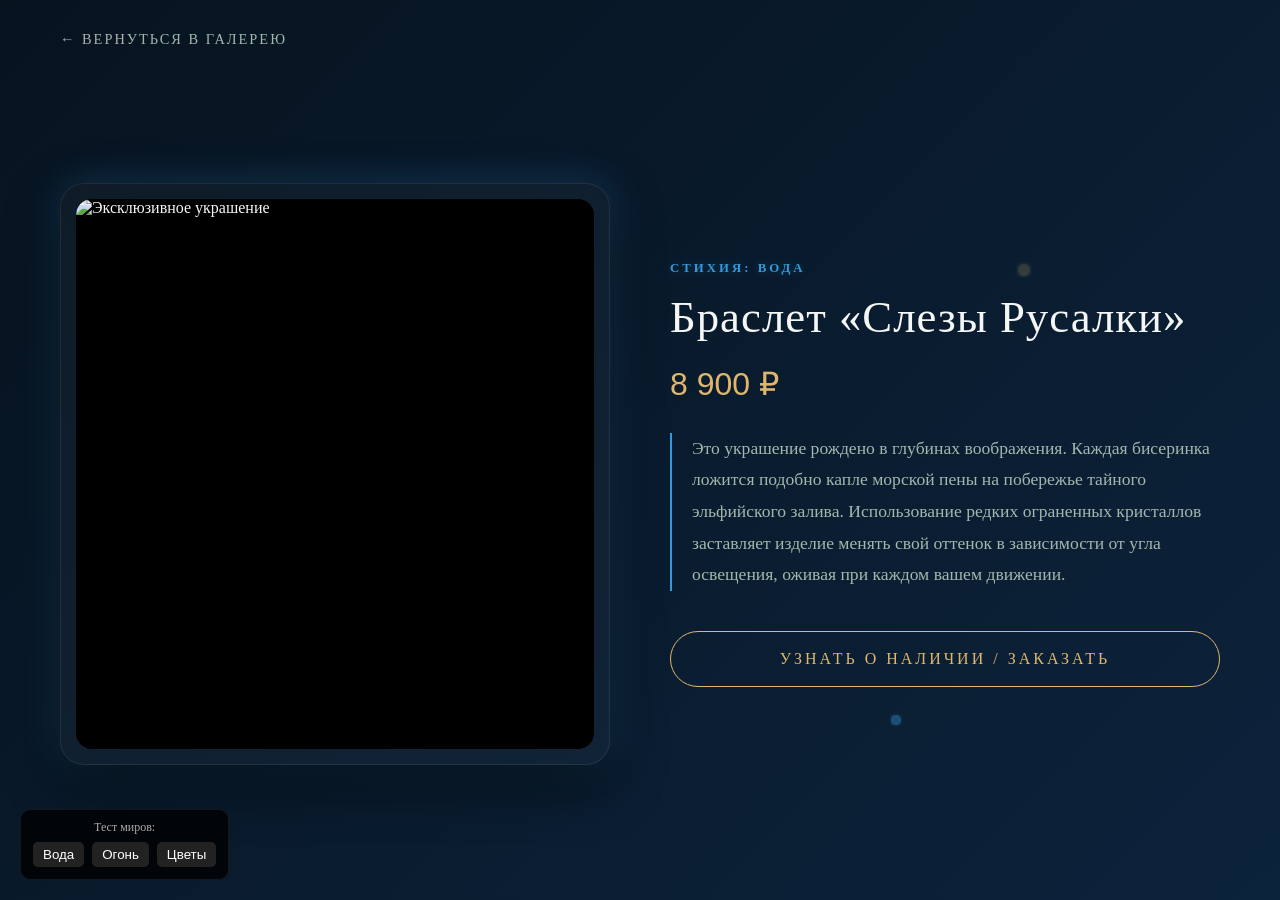
==== product-template.html @ b433a2e5 "Create product-template.html" ====
<!DOCTYPE html>
<html lang="ru">
<head>
    <meta charset="UTF-8">
    <meta name="viewport" content="width=device-width, initial-scale=1.0">
    <title>Мир Украшения — Эксклюзивный Каталог</title>
    <style>
        :root {
            --soft-cream: #f4f7f5;
            --gold: #dfb76c;
            --glass-bg: rgba(255, 255, 255, 0.03);
            --glass-border: rgba(255, 255, 255, 0.08);
            --text-main: #f4f7f5;
            --text-muted: #a3b8ad;
            
            /* Стихии по умолчанию (Вода) */
            --theme-bg-1: #07131f;
            --theme-bg-2: #0c233c;
            --theme-accent: #3498db;
            --theme-glow: rgba(52, 152, 219, 0.3);
        }

        /* Класс-модификатор для Огня */
        body.theme-fire {
            --theme-bg-1: #140505;
            --theme-bg-2: #2d0b0b;
            --theme-accent: #e74c3c;
            --theme-glow: rgba(231, 76, 60, 0.4);
            --text-muted: #e0a9a5;
        }

        /* Класс-модификатор для Цветов */
        body.theme-flowers {
            --theme-bg-1: #0b140e;
            --theme-bg-2: #192c1f;
            --theme-accent: #9b59b6;
            --theme-glow: rgba(155, 89, 182, 0.3);
            --text-muted: #b8a3be;
        }

        * {
            box-sizing: border-box;
            margin: 0;
            padding: 0;
        }

        body {
            font-family: 'Georgia', serif;
            background: linear-gradient(135deg, var(--theme-bg-1) 0%, var(--theme-bg-2) 100%);
            color: var(--text-main);
            min-height: 100vh;
            display: flex;
            flex-direction: column;
            transition: all 0.8s ease;
            position: relative;
            overflow-x: hidden;
        }

        /* Эффект живых частиц на заднем плане */
        .ambient-particles {
            position: absolute;
            width: 100%;
            height: 100%;
            top: 0;
            left: 0;
            pointer-events: none;
            z-index: 1;
        }

        /* Навигация обратно */
        .back-nav {
            max-width: 1200px;
            width: 100%;
            margin: 30px auto 0;
            padding: 0 20px;
            z-index: 10;
        }

        .back-link {
            color: var(--text-muted);
            text-decoration: none;
            font-size: 0.9rem;
            text-transform: uppercase;
            letter-spacing: 2px;
            transition: color 0.3s;
            display: inline-flex;
            align-items: center;
            gap: 10px;
        }

        .back-link:hover {
            color: var(--gold);
        }

        /* Главный подиум украшения */
        .product-container {
            max-width: 1200px;
            margin: auto;
            padding: 40px 20px;
            display: grid;
            grid-template-columns: 1fr 1fr;
            gap: 60px;
            align-items: center;
            z-index: 10;
        }

        /* Рама для презентации шедевра */
        .product-gallery {
            position: relative;
            border-radius: 24px;
            padding: 15px;
            background: var(--glass-bg);
            border: 1px solid var(--glass-border);
            box-shadow: 0 20px 50px rgba(0,0,0,0.6), 0 0 40px var(--theme-glow);
            backdrop-filter: blur(12px);
            transition: transform 0.5s ease, box-shadow 0.5s ease;
        }

        .product-gallery:hover {
            transform: scale(1.01);
            box-shadow: 0 25px 60px rgba(0,0,0,0.7), 0 0 60px var(--theme-glow);
        }

        .image-wrapper {
            width: 100%;
            height: 550px;
            border-radius: 16px;
            overflow: hidden;
            background: #000;
            position: relative;
        }

        .main-image {
            width: 100%;
            height: 100%;
            object-fit: cover;
        }

        /* Описание («Эльфийское стекло») */
        .product-info {
            display: flex;
            flex-direction: column;
        }

        .element-tag {
            align-self: flex-start;
            font-size: 0.8rem;
            text-transform: uppercase;
            letter-spacing: 3px;
            color: var(--theme-accent);
            margin-bottom: 15px;
            font-weight: bold;
            text-shadow: 0 0 10px var(--theme-glow);
        }

        h1 {
            font-size: 2.8rem;
            font-weight: 400;
            letter-spacing: 1px;
            margin-bottom: 20px;
            color: var(--soft-cream);
            line-height: 1.2;
        }

        .price {
            font-size: 2rem;
            color: var(--gold);
            margin-bottom: 30px;
            font-family: sans-serif;
            font-weight: 300;
        }

        .description-text {
            font-size: 1.1rem;
            line-height: 1.8;
            color: var(--text-muted);
            margin-bottom: 40px;
            border-left: 2px solid var(--theme-accent);
            padding-left: 20px;
        }

        /* Кнопка заказа / связи */
        .order-btn {
            background: transparent;
            border: 1px solid var(--gold);
            color: var(--gold);
            padding: 18px 40px;
            font-size: 1rem;
            text-transform: uppercase;
            letter-spacing: 3px;
            border-radius: 50px;
            cursor: pointer;
            transition: all 0.4s ease;
            box-shadow: 0 0 0 transparent;
            text-align: center;
            text-decoration: none;
        }

        .order-btn:hover {
            background: var(--gold);
            color: var(--theme-bg-1);
            box-shadow: 0 10px 25px rgba(223, 183, 108, 0.3);
            font-weight: bold;
        }

        /* Селектор стихий для теста (потом можно убрать, сейчас для красоты) */
        .theme-switcher {
            position: fixed;
            bottom: 20px;
            left: 20px;
            background: rgba(0,0,0,0.8);
            padding: 10px;
            border-radius: 10px;
            z-index: 100;
            border: 1px solid var(--glass-border);
        }
        .theme-switcher button {
            padding: 5px 10px;
            margin: 2px;
            cursor: pointer;
            background: #222;
            color: #fff;
            border: none;
            border-radius: 5px;
        }

        @media (max-width: 900px) {
            .product-container { grid-template-columns: 1fr; gap: 40px; }
            .image-wrapper { height: 400px; }
            h1 { font-size: 2rem; }
        }
    </style>
</head>
<!-- Чтобы изменить мир, поменяйте класс ниже на: theme-water, theme-fire или theme-flowers -->
<body class="theme-water">

    <!-- Волшебные фоновые частицы -->
    <svg class="ambient-particles" xmlns="http://www.w3.org/2000/svg">
        <filter id="glow">
            <feGaussianBlur stdDeviation="3" result="coloredBlur"/>
            <feMerge>
                <feMergeNode in="coloredBlur"/>
                <feMergeNode in="SourceGraphic"/>
            </feMerge>
        </filter>
        <circle cx="20%" cy="40%" r="4" fill="var(--theme-accent)" opacity="0.3" filter="url(#glow)"/>
        <circle cx="80%" cy="30%" r="6" fill="var(--gold)" opacity="0.2" filter="url(#glow)"/>
        <circle cx="70%" cy="80%" r="5" fill="var(--theme-accent)" opacity="0.4" filter="url(#glow)"/>
    </svg>

    <div class="back-nav">
        <a href="index.html" class="back-link">← Вернуться в галерею</a>
    </div>

    <main class="product-container">
        <!-- Левая часть: Подиум с фотографией -->
        <div class="product-gallery">
            <div class="image-wrapper">
                <!-- Здесь будет фото вашего украшения на соответствующем стихийном фоне -->
                <img id="product-img" src="https://images.unsplash.com/photo-1515562141207-7a88fb7ce338?auto=format&fit=crop&w=800&q=80" alt="Эксклюзивное украшение" class="main-image">
            </div>
        </div>

        <!-- Правая часть: Магическое описание -->
        <div class="product-info">
            <div id="element-title" class="element-tag">Стихия: Вода</div>
            <h1 id="product-name">Браслет «Слезы Русалки»</h1>
            <div class="price">8 900 ₽</div>
            <p class="description-text">
                Это украшение рождено в глубинах воображения. Каждая бисеринка ложится подобно капле морской пены на побережье тайного эльфийского залива. Использование редких ограненных кристаллов заставляет изделие менять свой оттенок в зависимости от угла освещения, оживая при каждом вашем движении.
            </p>
            <a href="https://t.me/your_username" target="_blank" class="order-btn">Узнать о наличии / Заказать</a>
        </div>
    </main>

    <!-- Интерактивный пульт для демонстрации смены миров (переключает стихии вживую!) -->
    <div class="theme-switcher">
        <p style="font-size:0.75rem; color:#aaa; margin-bottom:5px; text-align:center;">Тест миров:</p>
        <button onclick="changeTheme('water', 'Стихия: Вода', 'Браслет «Слезы Русалки»', 'https://images.unsplash.com/photo-1515562141207-7a88fb7ce338?auto=format&fit=crop&w=800&q=80')">Вода</button>
        <button onclick="changeTheme('fire', 'Стихия: Огонь', 'Серьги «Танец Саламандры»', 'https://images.unsplash.com/photo-1602751584552-8ba73aad10e1?auto=format&fit=crop&w=800&q=80')">Огонь</button>
        <button onclick="changeTheme('flowers', 'Стихия: Цветы', 'Колье «Сиреневая Роза»', 'IMG_20241203_163306_593.jpg')">Цветы</button>
    </div>

    <script>
        function changeTheme(themeName, tagText, titleText, imgSrc) {
            // Меняем класс у body для полной смены CSS переменных
            document.body.className = '';
            document.body.classList.add('theme-' + themeName);
            
            // Меняем тексты и картинку для демонстрации
            document.getElementById('element-title').innerText = tagText;
            document.getElementById('product-name').innerText = titleText;
            
            const img = document.getElementById('product-img');
            img.src = imgSrc;
            // Если ваше фото роз не найдено локально, подставим красивый цветочный фон для теста
            img.onerror = function() {
                this.src = 'https://images.unsplash.com/photo-1535632066927-ab7c9ab60908?auto=format&fit=crop&w=800&q=80';
            };
        }
    </script>
</body>
</html>
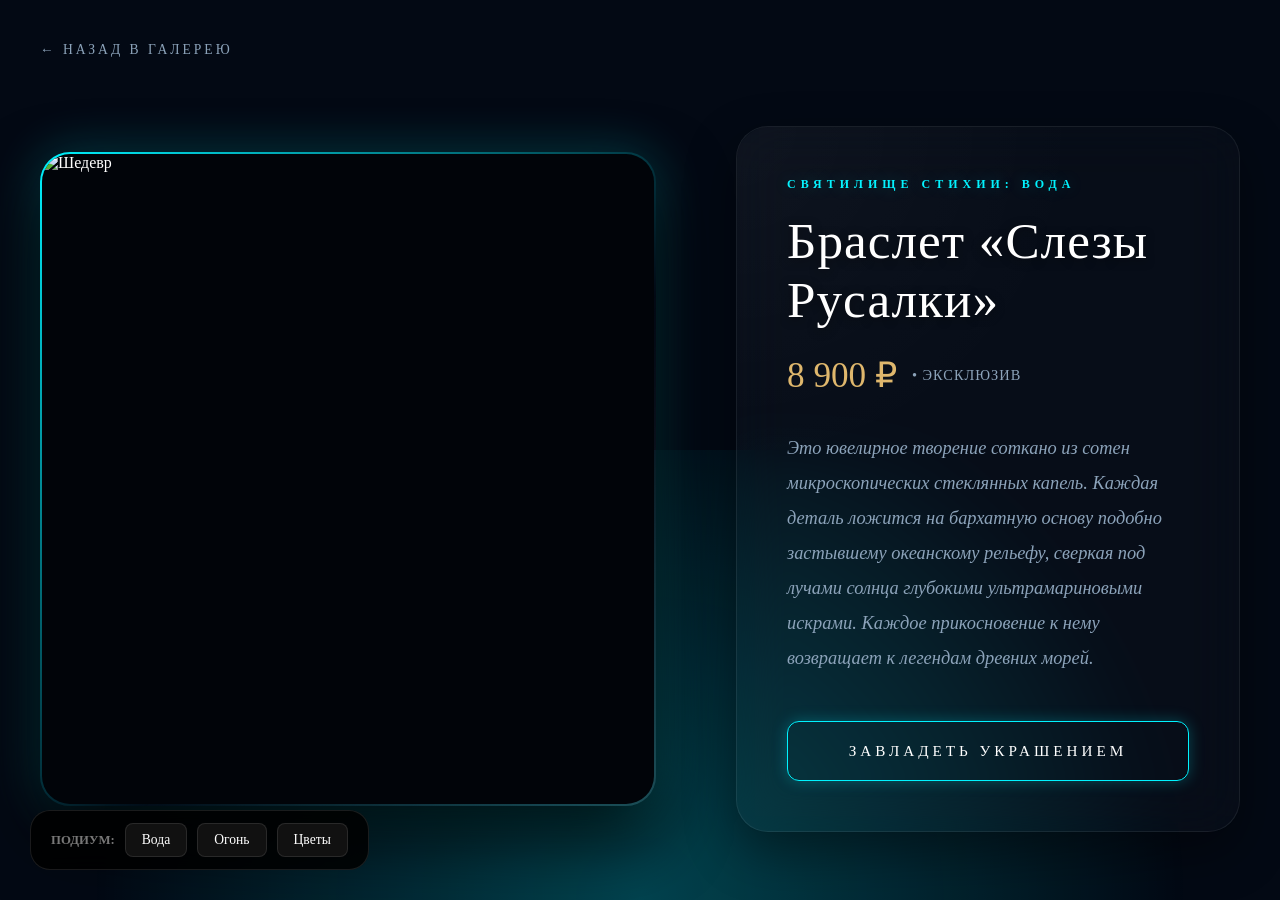
==== commit b48127a0: "Create product-template.html" ====
--- a/product-template.html
+++ b/product-template.html
@@ -3,39 +3,34 @@
 <head>
     <meta charset="UTF-8">
     <meta name="viewport" content="width=device-width, initial-scale=1.0">
-    <title>Мир Украшения — Эксклюзивный Каталог</title>
+    <title>Иммерсивный подиум украшений</title>
     <style>
         :root {
             --soft-cream: #f4f7f5;
             --gold: #dfb76c;
-            --glass-bg: rgba(255, 255, 255, 0.03);
-            --glass-border: rgba(255, 255, 255, 0.08);
-            --text-main: #f4f7f5;
-            --text-muted: #a3b8ad;
+            --text-main: #ffffff;
             
-            /* Стихии по умолчанию (Вода) */
-            --theme-bg-1: #07131f;
-            --theme-bg-2: #0c233c;
-            --theme-accent: #3498db;
-            --theme-glow: rgba(52, 152, 219, 0.3);
-        }
-
-        /* Класс-модификатор для Огня */
+            /* Стихия по умолчанию (Вода) */
+            --theme-bg: #030914;
+            --theme-accent: #00f3ff;
+            --theme-glow: rgba(0, 243, 255, 0.25);
+            --theme-text-muted: #8ca3ba;
+        }
+
+        /* Огненная стихия */
         body.theme-fire {
-            --theme-bg-1: #140505;
-            --theme-bg-2: #2d0b0b;
-            --theme-accent: #e74c3c;
-            --theme-glow: rgba(231, 76, 60, 0.4);
-            --text-muted: #e0a9a5;
-        }
-
-        /* Класс-модификатор для Цветов */
+            --theme-bg: #0f0303;
+            --theme-accent: #ff4500;
+            --theme-glow: rgba(255, 69, 0, 0.35);
+            --theme-text-muted: #cfa09d;
+        }
+
+        /* Цветочная стихия */
         body.theme-flowers {
-            --theme-bg-1: #0b140e;
-            --theme-bg-2: #192c1f;
-            --theme-accent: #9b59b6;
-            --theme-glow: rgba(155, 89, 182, 0.3);
-            --text-muted: #b8a3be;
+            --theme-bg: #050f0a;
+            --theme-accent: #da70d6;
+            --theme-glow: rgba(218, 112, 214, 0.3);
+            --theme-text-muted: #a3baa8;
         }
 
         * {
@@ -46,256 +41,358 @@
 
         body {
             font-family: 'Georgia', serif;
-            background: linear-gradient(135deg, var(--theme-bg-1) 0%, var(--theme-bg-2) 100%);
+            background-color: var(--theme-bg);
             color: var(--text-main);
             min-height: 100vh;
             display: flex;
             flex-direction: column;
-            transition: all 0.8s ease;
+            overflow-x: hidden;
             position: relative;
-            overflow-x: hidden;
-        }
-
-        /* Эффект живых частиц на заднем плане */
-        .ambient-particles {
-            position: absolute;
-            width: 100%;
-            height: 100%;
+            transition: background-color 1s cubic-bezier(0.25, 1, 0.5, 1);
+        }
+
+        /* ================= ЖИВЫЕ АНИМИРОВАННЫЕ СТИХИИ НА ФОНЕ ================= */
+        .background-effects {
+            position: fixed;
             top: 0;
             left: 0;
+            width: 100%;
+            height: 100%;
             pointer-events: none;
             z-index: 1;
         }
 
-        /* Навигация обратно */
+        /* Волна для Воды */
+        .water-wave {
+            position: absolute;
+            bottom: 0;
+            left: 0;
+            width: 100%;
+            height: 50%;
+            background: radial-gradient(circle at 50% 100%, var(--theme-glow), transparent 70%);
+            opacity: 0;
+            transition: opacity 1s;
+        }
+        body.theme-water .water-wave { opacity: 1; animation: waveFloat 8s ease-in-out infinite alternate; }
+
+        @keyframes waveFloat {
+            0% { transform: translateY(10px) scaleY(0.9); }
+            100% { transform: translateY(-20px) scaleY(1.1); }
+        }
+
+        /* Искры для Огня */
+        .fire-sparks {
+            position: absolute;
+            width: 100%;
+            height: 100%;
+            opacity: 0;
+            transition: opacity 1s;
+        }
+        body.theme-fire .fire-sparks { opacity: 1; }
+
+        /* Падающие лепестки для Цветов */
+        .flower-petals {
+            position: absolute;
+            width: 100%;
+            height: 100%;
+            opacity: 0;
+            transition: opacity 1s;
+        }
+        body.theme-flowers .flower-petals { opacity: 1; }
+
+        /* ================= КОНТЕНТ И ПОДИУМ ================= */
         .back-nav {
-            max-width: 1200px;
-            width: 100%;
-            margin: 30px auto 0;
-            padding: 0 20px;
+            max-width: 1300px;
+            width: 100%;
+            margin: 40px auto 0;
+            padding: 0 40px;
             z-index: 10;
         }
 
         .back-link {
-            color: var(--text-muted);
+            color: var(--theme-text-muted);
             text-decoration: none;
+            font-size: 0.85rem;
+            text-transform: uppercase;
+            letter-spacing: 3px;
+            transition: all 0.3s;
+        }
+
+        .back-link:hover {
+            color: var(--theme-accent);
+            text-shadow: 0 0 10px var(--theme-accent);
+        }
+
+        .product-showroom {
+            max-width: 1300px;
+            margin: auto;
+            padding: 40px;
+            display: grid;
+            grid-template-columns: 1.1fr 0.9fr;
+            gap: 80px;
+            align-items: center;
+            z-index: 10;
+            width: 100%;
+        }
+
+        /* Роскошная парящая рама для украшения */
+        .gallery-podium {
+            position: relative;
+            border-radius: 30px;
+            padding: 2px; /* Для эффекта неонового градиентного бордера */
+            background: linear-gradient(135deg, var(--theme-accent), transparent 60%, rgba(255,255,255,0.1));
+            box-shadow: 0 30px 70px rgba(0,0,0,0.8), 0 0 50px var(--theme-glow);
+            transition: all 0.6s cubic-bezier(0.165, 0.84, 0.44, 1);
+        }
+
+        .gallery-podium:hover {
+            transform: translateY(-5px) rotate(0.5deg);
+            box-shadow: 0 40px 90px rgba(0,0,0,0.9), 0 0 70px var(--theme-accent);
+        }
+
+        .image-container {
+            width: 100%;
+            height: 650px;
+            border-radius: 28px;
+            overflow: hidden;
+            background: #010409;
+            position: relative;
+        }
+
+        .main-artwork {
+            width: 100%;
+            height: 100%;
+            object-fit: cover;
+            transition: transform 0.8s cubic-bezier(0.165, 0.84, 0.44, 1);
+        }
+
+        .gallery-podium:hover .main-artwork {
+            transform: scale(1.04);
+        }
+
+        /* Блок информации из Жидкого Стекла */
+        .info-glass-card {
+            background: rgba(255, 255, 255, 0.02);
+            backdrop-filter: blur(25px);
+            -webkit-backdrop-filter: blur(25px);
+            border: 1px solid rgba(255, 255, 255, 0.07);
+            border-radius: 32px;
+            padding: 50px;
+            box-shadow: 0 20px 50px rgba(0,0,0,0.4);
+            position: relative;
+        }
+
+        .info-glass-card::before {
+            content: '';
+            position: absolute;
+            top: 0; left: 0; width: 100%; height: 100%;
+            border-radius: 32px;
+            background: radial-gradient(circle at top left, rgba(255,255,255,0.03), transparent 40%);
+            pointer-events: none;
+        }
+
+        .tag-element {
+            font-size: 0.75rem;
+            text-transform: uppercase;
+            letter-spacing: 5px;
+            color: var(--theme-accent);
+            margin-bottom: 20px;
+            font-weight: 700;
+            text-shadow: 0 0 15px var(--theme-glow);
+            transition: color 0.5s;
+        }
+
+        h1 {
+            font-size: 3.2rem;
+            font-weight: 400;
+            letter-spacing: 1px;
+            margin-bottom: 25px;
+            line-height: 1.15;
+            text-shadow: 0 2px 10px rgba(0,0,0,0.5);
+        }
+
+        .price-display {
+            font-size: 2.2rem;
+            color: var(--gold);
+            margin-bottom: 35px;
+            font-weight: 300;
+            display: flex;
+            align-items: center;
+            gap: 15px;
+        }
+
+        .price-display span {
             font-size: 0.9rem;
+            color: var(--theme-text-muted);
+            letter-spacing: 1px;
             text-transform: uppercase;
-            letter-spacing: 2px;
-            transition: color 0.3s;
-            display: inline-flex;
+        }
+
+        .story-paragraph {
+            font-size: 1.15rem;
+            line-height: 1.9;
+            color: var(--theme-text-muted);
+            margin-bottom: 45px;
+            font-style: italic;
+            transition: color 0.5s;
+        }
+
+        /* Кнопка "Купить", сияющая изнутри */
+        .luxury-button {
+            display: inline-block;
+            width: 100%;
+            text-align: center;
+            background: transparent;
+            border: 1px solid var(--theme-accent);
+            color: #ffffff;
+            padding: 20px 40px;
+            font-size: 0.95rem;
+            text-transform: uppercase;
+            letter-spacing: 4px;
+            border-radius: 12px;
+            cursor: pointer;
+            text-decoration: none;
+            transition: all 0.4s ease;
+            box-shadow: 0 0 15px var(--theme-glow);
+        }
+
+        .luxury-button:hover {
+            background: var(--theme-accent);
+            color: #000000;
+            font-weight: bold;
+            box-shadow: 0 0 30px var(--theme-accent), 0 10px 20px rgba(0,0,0,0.4);
+            transform: translateY(-2px);
+        }
+
+        /* Тест-пульт */
+        .showroom-controls {
+            position: fixed;
+            bottom: 30px;
+            left: 30px;
+            background: rgba(0,0,0,0.85);
+            border: 1px solid rgba(255,255,255,0.1);
+            padding: 12px 20px;
+            border-radius: 20px;
+            z-index: 100;
+            backdrop-filter: blur(10px);
+            display: flex;
             align-items: center;
             gap: 10px;
         }
 
-        .back-link:hover {
-            color: var(--gold);
-        }
-
-        /* Главный подиум украшения */
-        .product-container {
-            max-width: 1200px;
-            margin: auto;
-            padding: 40px 20px;
-            display: grid;
-            grid-template-columns: 1fr 1fr;
-            gap: 60px;
-            align-items: center;
-            z-index: 10;
-        }
-
-        /* Рама для презентации шедевра */
-        .product-gallery {
-            position: relative;
-            border-radius: 24px;
-            padding: 15px;
-            background: var(--glass-bg);
-            border: 1px solid var(--glass-border);
-            box-shadow: 0 20px 50px rgba(0,0,0,0.6), 0 0 40px var(--theme-glow);
-            backdrop-filter: blur(12px);
-            transition: transform 0.5s ease, box-shadow 0.5s ease;
-        }
-
-        .product-gallery:hover {
-            transform: scale(1.01);
-            box-shadow: 0 25px 60px rgba(0,0,0,0.7), 0 0 60px var(--theme-glow);
-        }
-
-        .image-wrapper {
-            width: 100%;
-            height: 550px;
-            border-radius: 16px;
-            overflow: hidden;
-            background: #000;
-            position: relative;
-        }
-
-        .main-image {
-            width: 100%;
-            height: 100%;
-            object-fit: cover;
-        }
-
-        /* Описание («Эльфийское стекло») */
-        .product-info {
-            display: flex;
-            flex-direction: column;
-        }
-
-        .element-tag {
-            align-self: flex-start;
-            font-size: 0.8rem;
-            text-transform: uppercase;
-            letter-spacing: 3px;
-            color: var(--theme-accent);
-            margin-bottom: 15px;
-            font-weight: bold;
-            text-shadow: 0 0 10px var(--theme-glow);
-        }
-
-        h1 {
-            font-size: 2.8rem;
-            font-weight: 400;
-            letter-spacing: 1px;
-            margin-bottom: 20px;
-            color: var(--soft-cream);
-            line-height: 1.2;
-        }
-
-        .price {
-            font-size: 2rem;
-            color: var(--gold);
-            margin-bottom: 30px;
-            font-family: sans-serif;
-            font-weight: 300;
-        }
-
-        .description-text {
-            font-size: 1.1rem;
-            line-height: 1.8;
-            color: var(--text-muted);
-            margin-bottom: 40px;
-            border-left: 2px solid var(--theme-accent);
-            padding-left: 20px;
-        }
-
-        /* Кнопка заказа / связи */
-        .order-btn {
-            background: transparent;
-            border: 1px solid var(--gold);
-            color: var(--gold);
-            padding: 18px 40px;
-            font-size: 1rem;
-            text-transform: uppercase;
-            letter-spacing: 3px;
-            border-radius: 50px;
+        .showroom-controls span { font-size: 0.8rem; color: #777; font-weight: bold; }
+
+        .btn-core {
+            padding: 8px 16px;
+            border-radius: 8px;
+            border: 1px solid rgba(255,255,255,0.1);
+            background: #111;
+            color: #fff;
             cursor: pointer;
-            transition: all 0.4s ease;
-            box-shadow: 0 0 0 transparent;
-            text-align: center;
-            text-decoration: none;
-        }
-
-        .order-btn:hover {
-            background: var(--gold);
-            color: var(--theme-bg-1);
-            box-shadow: 0 10px 25px rgba(223, 183, 108, 0.3);
-            font-weight: bold;
-        }
-
-        /* Селектор стихий для теста (потом можно убрать, сейчас для красоты) */
-        .theme-switcher {
-            position: fixed;
-            bottom: 20px;
-            left: 20px;
-            background: rgba(0,0,0,0.8);
-            padding: 10px;
-            border-radius: 10px;
-            z-index: 100;
-            border: 1px solid var(--glass-border);
-        }
-        .theme-switcher button {
-            padding: 5px 10px;
-            margin: 2px;
-            cursor: pointer;
-            background: #222;
-            color: #fff;
-            border: none;
-            border-radius: 5px;
-        }
-
-        @media (max-width: 900px) {
-            .product-container { grid-template-columns: 1fr; gap: 40px; }
-            .image-wrapper { height: 400px; }
-            h1 { font-size: 2rem; }
+            font-family: inherit;
+            font-size: 0.85rem;
+            transition: all 0.3s;
+        }
+        .btn-core:hover { border-color: var(--gold); }
+
+        @media (max-width: 1024px) {
+            .product-showroom { grid-template-columns: 1fr; gap: 40px; padding: 20px; }
+            .image-container { height: 450px; }
+            h1 { font-size: 2.4rem; }
+            .info-glass-card { padding: 30px; }
         }
     </style>
 </head>
-<!-- Чтобы изменить мир, поменяйте класс ниже на: theme-water, theme-fire или theme-flowers -->
 <body class="theme-water">
 
-    <!-- Волшебные фоновые частицы -->
-    <svg class="ambient-particles" xmlns="http://www.w3.org/2000/svg">
-        <filter id="glow">
-            <feGaussianBlur stdDeviation="3" result="coloredBlur"/>
-            <feMerge>
-                <feMergeNode in="coloredBlur"/>
-                <feMergeNode in="SourceGraphic"/>
-            </feMerge>
-        </filter>
-        <circle cx="20%" cy="40%" r="4" fill="var(--theme-accent)" opacity="0.3" filter="url(#glow)"/>
-        <circle cx="80%" cy="30%" r="6" fill="var(--gold)" opacity="0.2" filter="url(#glow)"/>
-        <circle cx="70%" cy="80%" r="5" fill="var(--theme-accent)" opacity="0.4" filter="url(#glow)"/>
-    </svg>
+    <!-- Контейнер для продвинутых визуальных эффектов -->
+    <div class="background-effects">
+        <div class="water-wave"></div>
+        
+        <!-- SVG Эффект Искр для Огня -->
+        <svg class="fire-sparks" xmlns="http://www.w3.org/2000/svg">
+            <circle cx="15%" cy="90%" r="2" fill="#ff4500">
+                <animate attributeName="cy" values="100%;-10%" dur="6s" repeatCount="indefinite"/>
+                <animate attributeName="opacity" values="0;1;0" dur="6s" repeatCount="indefinite"/>
+            </circle>
+            <circle cx="50%" cy="90%" r="3" fill="#ff8c00">
+                <animate attributeName="cy" values="100%;-10%" dur="4s" repeatCount="indefinite"/>
+                <animate attributeName="opacity" values="0;1;0" dur="4s" repeatCount="indefinite"/>
+            </circle>
+            <circle cx="85%" cy="90%" r="1.5" fill="#ff0000">
+                <animate attributeName="cy" values="100%;-10%" dur="8s" repeatCount="indefinite"/>
+                <animate attributeName="opacity" values="0;1;0" dur="8s" repeatCount="indefinite"/>
+            </circle>
+        </svg>
+
+        <!-- SVG Эффект падающих лепестков для Цветов -->
+        <svg class="flower-petals" xmlns="http://www.w3.org/2000/svg">
+            <g fill="#da70d6" opacity="0.3">
+                <path d="M10,0 Q20,10 10,20 Q0,10 10,0 Z">
+                    <animateTransform attributeName="transform" type="translate" values="100,-20; 200,900" dur="12s" repeatCount="indefinite"/>
+                    <animateTransform attributeName="transform" type="rotate" values="0; 360" dur="12s" repeatCount="indefinite" additive="sum"/>
+                </path>
+                <path d="M10,0 Q20,10 10,20 Q0,10 10,0 Z" fill="#ffb6c1">
+                    <animateTransform attributeName="transform" type="translate" values="600,-20; 450,900" dur="16s" repeatCount="indefinite"/>
+                    <animateTransform attributeName="transform" type="rotate" values="0; -360" dur="16s" repeatCount="indefinite" additive="sum"/>
+                </path>
+                <path d="M10,0 Q20,10 10,20 Q0,10 10,0 Z">
+                    <animateTransform attributeName="transform" type="translate" values="1100,-20; 950,900" dur="14s" repeatCount="indefinite"/>
+                    <animateTransform attributeName="transform" type="rotate" values="0; 180" dur="14s" repeatCount="indefinite" additive="sum"/>
+                </path>
+            </g>
+        </svg>
+    </div>
 
     <div class="back-nav">
-        <a href="index.html" class="back-link">← Вернуться в галерею</a>
+        <a href="index.html" class="back-link">← Назад в галерею</a>
     </div>
 
-    <main class="product-container">
-        <!-- Левая часть: Подиум с фотографией -->
-        <div class="product-gallery">
-            <div class="image-wrapper">
-                <!-- Здесь будет фото вашего украшения на соответствующем стихийном фоне -->
-                <img id="product-img" src="https://images.unsplash.com/photo-1515562141207-7a88fb7ce338?auto=format&fit=crop&w=800&q=80" alt="Эксклюзивное украшение" class="main-image">
+    <main class="product-showroom">
+        <!-- Подиум (Левое крыло) -->
+        <div class="gallery-podium">
+            <div class="image-container">
+                <img id="artwork-src" src="https://images.unsplash.com/photo-1515562141207-7a88fb7ce338?auto=format&fit=crop&w=900&q=80" alt="Шедевр" class="main-artwork">
             </div>
         </div>
 
-        <!-- Правая часть: Магическое описание -->
-        <div class="product-info">
-            <div id="element-title" class="element-tag">Стихия: Вода</div>
-            <h1 id="product-name">Браслет «Слезы Русалки»</h1>
-            <div class="price">8 900 ₽</div>
-            <p class="description-text">
-                Это украшение рождено в глубинах воображения. Каждая бисеринка ложится подобно капле морской пены на побережье тайного эльфийского залива. Использование редких ограненных кристаллов заставляет изделие менять свой оттенок в зависимости от угла освещения, оживая при каждом вашем движении.
+        <!-- Информация из жидкого стекла (Правое крыло) -->
+        <div class="info-glass-card">
+            <div id="tag-id" class="tag-element">Святилище Стихии: Вода</div>
+            <h1 id="title-id">Браслет «Слезы Русалки»</h1>
+            
+            <div class="price-display">
+                8 900 ₽ 
+                <span>• Эксклюзив</span>
+            </div>
+            
+            <p id="desc-id" class="story-paragraph">
+                Это ювелирное творение соткано из сотен микроскопических стеклянных капель. Каждая деталь ложится на бархатную основу подобно застывшему океанскому рельефу, сверкая под лучами солнца глубокими ультрамариновыми искрами. Каждое прикосновение к нему возвращает к легендам древних морей.
             </p>
-            <a href="https://t.me/your_username" target="_blank" class="order-btn">Узнать о наличии / Заказать</a>
+
+            <a href="#" class="luxury-button">Завладеть украшением</a>
         </div>
     </main>
 
-    <!-- Интерактивный пульт для демонстрации смены миров (переключает стихии вживую!) -->
-    <div class="theme-switcher">
-        <p style="font-size:0.75rem; color:#aaa; margin-bottom:5px; text-align:center;">Тест миров:</p>
-        <button onclick="changeTheme('water', 'Стихия: Вода', 'Браслет «Слезы Русалки»', 'https://images.unsplash.com/photo-1515562141207-7a88fb7ce338?auto=format&fit=crop&w=800&q=80')">Вода</button>
-        <button onclick="changeTheme('fire', 'Стихия: Огонь', 'Серьги «Танец Саламандры»', 'https://images.unsplash.com/photo-1602751584552-8ba73aad10e1?auto=format&fit=crop&w=800&q=80')">Огонь</button>
-        <button onclick="changeTheme('flowers', 'Стихия: Цветы', 'Колье «Сиреневая Роза»', 'IMG_20241203_163306_593.jpg')">Цветы</button>
+    <!-- Смена миров -->
+    <div class="showroom-controls">
+        <span>ПОДИУМ:</span>
+        <button class="btn-core" onclick="switchRealm('water', 'Святилище Стихии: Вода', 'Браслет «Слезы Русалки»', 'Это ювелирное творение соткано из сотен микроскопических стеклянных капель. Каждая деталь ложится на бархатную основу подобно застывшему океанскому рельефу...', 'https://images.unsplash.com/photo-1515562141207-7a88fb7ce338?auto=format&fit=crop&w=900&q=80')">Вода</button>
+        <button class="btn-core" onclick="switchRealm('fire', 'Святилище Стихии: Огонь', 'Серьги «Танец Саламандры»', 'Энергия чистого пламени, застывшая в стекле и благородном камне. Глубокие рубиновые переливы создают завораживающий контраст с полуночно-черной бисерной вязкой...', 'https://images.unsplash.com/photo-1602751584552-8ba73aad10e1?auto=format&fit=crop&w=900&q=80')">Огонь</button>
+        <button class="btn-core" onclick="switchRealm('flowers', 'Святилище Стихии: Цветы', 'Колье «Сиреневая Роза»', 'Венец флористического искусства. Тончайшая ручная лепка бутонов роз, окруженная сиреневым кружевом из элитного бисера и благородным агатом в самом сердце.', 'IMG_20241203_163306_593.jpg')">Цветы</button>
     </div>
 
     <script>
-        function changeTheme(themeName, tagText, titleText, imgSrc) {
-            // Меняем класс у body для полной смены CSS переменных
-            document.body.className = '';
-            document.body.classList.add('theme-' + themeName);
+        function switchRealm(realm, tag, title, description, imgPath) {
+            document.body.className = 'theme-' + realm;
+            document.getElementById('tag-id').innerText = tag;
+            document.getElementById('title-id').innerText = title;
+            document.getElementById('desc-id').innerText = description;
             
-            // Меняем тексты и картинку для демонстрации
-            document.getElementById('element-title').innerText = tagText;
-            document.getElementById('product-name').innerText = titleText;
-            
-            const img = document.getElementById('product-img');
-            img.src = imgSrc;
-            // Если ваше фото роз не найдено локально, подставим красивый цветочный фон для теста
-            img.onerror = function() {
-                this.src = 'https://images.unsplash.com/photo-1535632066927-ab7c9ab60908?auto=format&fit=crop&w=800&q=80';
+            const mainImg = document.getElementById('artwork-src');
+            mainImg.src = imgPath;
+            mainImg.onerror = function() {
+                this.src = 'https://images.unsplash.com/photo-1535632066927-ab7c9ab60908?auto=format&fit=crop&w=900&q=80';
             };
         }
     </script>
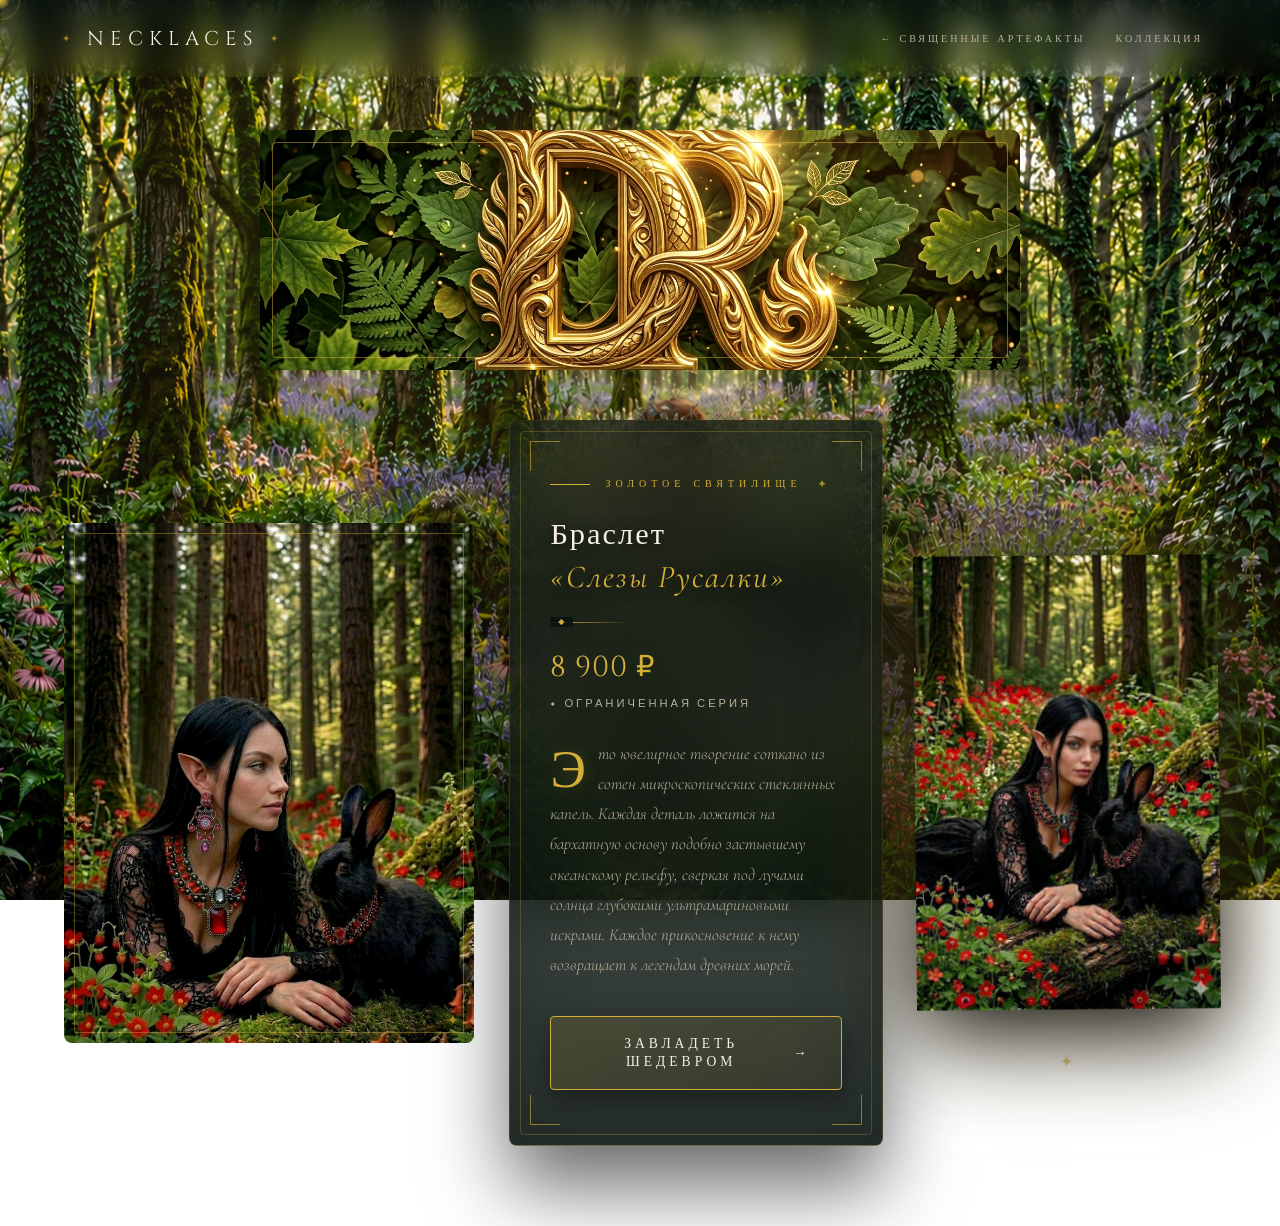
==== commit 3deb335e: "Update product-template.html" ====
--- a/product-template.html
+++ b/product-template.html
@@ -1,400 +1,796 @@
 <!DOCTYPE html>
 <html lang="ru">
 <head>
-    <meta charset="UTF-8">
-    <meta name="viewport" content="width=device-width, initial-scale=1.0">
-    <title>Иммерсивный подиум украшений</title>
-    <style>
-        :root {
-            --soft-cream: #f4f7f5;
-            --gold: #dfb76c;
-            --text-main: #ffffff;
-            
-            /* Стихия по умолчанию (Вода) */
-            --theme-bg: #030914;
-            --theme-accent: #00f3ff;
-            --theme-glow: rgba(0, 243, 255, 0.25);
-            --theme-text-muted: #8ca3ba;
-        }
-
-        /* Огненная стихия */
-        body.theme-fire {
-            --theme-bg: #0f0303;
-            --theme-accent: #ff4500;
-            --theme-glow: rgba(255, 69, 0, 0.35);
-            --theme-text-muted: #cfa09d;
-        }
-
-        /* Цветочная стихия */
-        body.theme-flowers {
-            --theme-bg: #050f0a;
-            --theme-accent: #da70d6;
-            --theme-glow: rgba(218, 112, 214, 0.3);
-            --theme-text-muted: #a3baa8;
-        }
-
-        * {
-            box-sizing: border-box;
-            margin: 0;
-            padding: 0;
-        }
-
-        body {
-            font-family: 'Georgia', serif;
-            background-color: var(--theme-bg);
-            color: var(--text-main);
-            min-height: 100vh;
-            display: flex;
-            flex-direction: column;
-            overflow-x: hidden;
-            position: relative;
-            transition: background-color 1s cubic-bezier(0.25, 1, 0.5, 1);
-        }
-
-        /* ================= ЖИВЫЕ АНИМИРОВАННЫЕ СТИХИИ НА ФОНЕ ================= */
-        .background-effects {
-            position: fixed;
-            top: 0;
-            left: 0;
-            width: 100%;
-            height: 100%;
-            pointer-events: none;
-            z-index: 1;
-        }
-
-        /* Волна для Воды */
-        .water-wave {
-            position: absolute;
-            bottom: 0;
-            left: 0;
-            width: 100%;
-            height: 50%;
-            background: radial-gradient(circle at 50% 100%, var(--theme-glow), transparent 70%);
-            opacity: 0;
-            transition: opacity 1s;
-        }
-        body.theme-water .water-wave { opacity: 1; animation: waveFloat 8s ease-in-out infinite alternate; }
-
-        @keyframes waveFloat {
-            0% { transform: translateY(10px) scaleY(0.9); }
-            100% { transform: translateY(-20px) scaleY(1.1); }
-        }
-
-        /* Искры для Огня */
-        .fire-sparks {
-            position: absolute;
-            width: 100%;
-            height: 100%;
-            opacity: 0;
-            transition: opacity 1s;
-        }
-        body.theme-fire .fire-sparks { opacity: 1; }
-
-        /* Падающие лепестки для Цветов */
-        .flower-petals {
-            position: absolute;
-            width: 100%;
-            height: 100%;
-            opacity: 0;
-            transition: opacity 1s;
-        }
-        body.theme-flowers .flower-petals { opacity: 1; }
-
-        /* ================= КОНТЕНТ И ПОДИУМ ================= */
-        .back-nav {
-            max-width: 1300px;
-            width: 100%;
-            margin: 40px auto 0;
-            padding: 0 40px;
-            z-index: 10;
-        }
-
-        .back-link {
-            color: var(--theme-text-muted);
-            text-decoration: none;
-            font-size: 0.85rem;
-            text-transform: uppercase;
-            letter-spacing: 3px;
-            transition: all 0.3s;
-        }
-
-        .back-link:hover {
-            color: var(--theme-accent);
-            text-shadow: 0 0 10px var(--theme-accent);
-        }
-
-        .product-showroom {
-            max-width: 1300px;
-            margin: auto;
-            padding: 40px;
-            display: grid;
-            grid-template-columns: 1.1fr 0.9fr;
-            gap: 80px;
-            align-items: center;
-            z-index: 10;
-            width: 100%;
-        }
-
-        /* Роскошная парящая рама для украшения */
-        .gallery-podium {
-            position: relative;
-            border-radius: 30px;
-            padding: 2px; /* Для эффекта неонового градиентного бордера */
-            background: linear-gradient(135deg, var(--theme-accent), transparent 60%, rgba(255,255,255,0.1));
-            box-shadow: 0 30px 70px rgba(0,0,0,0.8), 0 0 50px var(--theme-glow);
-            transition: all 0.6s cubic-bezier(0.165, 0.84, 0.44, 1);
-        }
-
-        .gallery-podium:hover {
-            transform: translateY(-5px) rotate(0.5deg);
-            box-shadow: 0 40px 90px rgba(0,0,0,0.9), 0 0 70px var(--theme-accent);
-        }
-
-        .image-container {
-            width: 100%;
-            height: 650px;
-            border-radius: 28px;
-            overflow: hidden;
-            background: #010409;
-            position: relative;
-        }
-
-        .main-artwork {
-            width: 100%;
-            height: 100%;
-            object-fit: cover;
-            transition: transform 0.8s cubic-bezier(0.165, 0.84, 0.44, 1);
-        }
-
-        .gallery-podium:hover .main-artwork {
-            transform: scale(1.04);
-        }
-
-        /* Блок информации из Жидкого Стекла */
-        .info-glass-card {
-            background: rgba(255, 255, 255, 0.02);
-            backdrop-filter: blur(25px);
-            -webkit-backdrop-filter: blur(25px);
-            border: 1px solid rgba(255, 255, 255, 0.07);
-            border-radius: 32px;
-            padding: 50px;
-            box-shadow: 0 20px 50px rgba(0,0,0,0.4);
-            position: relative;
-        }
-
-        .info-glass-card::before {
-            content: '';
-            position: absolute;
-            top: 0; left: 0; width: 100%; height: 100%;
-            border-radius: 32px;
-            background: radial-gradient(circle at top left, rgba(255,255,255,0.03), transparent 40%);
-            pointer-events: none;
-        }
-
-        .tag-element {
-            font-size: 0.75rem;
-            text-transform: uppercase;
-            letter-spacing: 5px;
-            color: var(--theme-accent);
-            margin-bottom: 20px;
-            font-weight: 700;
-            text-shadow: 0 0 15px var(--theme-glow);
-            transition: color 0.5s;
-        }
-
-        h1 {
-            font-size: 3.2rem;
-            font-weight: 400;
-            letter-spacing: 1px;
-            margin-bottom: 25px;
-            line-height: 1.15;
-            text-shadow: 0 2px 10px rgba(0,0,0,0.5);
-        }
-
-        .price-display {
-            font-size: 2.2rem;
-            color: var(--gold);
-            margin-bottom: 35px;
-            font-weight: 300;
-            display: flex;
-            align-items: center;
-            gap: 15px;
-        }
-
-        .price-display span {
-            font-size: 0.9rem;
-            color: var(--theme-text-muted);
-            letter-spacing: 1px;
-            text-transform: uppercase;
-        }
-
-        .story-paragraph {
-            font-size: 1.15rem;
-            line-height: 1.9;
-            color: var(--theme-text-muted);
-            margin-bottom: 45px;
-            font-style: italic;
-            transition: color 0.5s;
-        }
-
-        /* Кнопка "Купить", сияющая изнутри */
-        .luxury-button {
-            display: inline-block;
-            width: 100%;
-            text-align: center;
-            background: transparent;
-            border: 1px solid var(--theme-accent);
-            color: #ffffff;
-            padding: 20px 40px;
-            font-size: 0.95rem;
-            text-transform: uppercase;
-            letter-spacing: 4px;
-            border-radius: 12px;
-            cursor: pointer;
-            text-decoration: none;
-            transition: all 0.4s ease;
-            box-shadow: 0 0 15px var(--theme-glow);
-        }
-
-        .luxury-button:hover {
-            background: var(--theme-accent);
-            color: #000000;
-            font-weight: bold;
-            box-shadow: 0 0 30px var(--theme-accent), 0 10px 20px rgba(0,0,0,0.4);
-            transform: translateY(-2px);
-        }
-
-        /* Тест-пульт */
-        .showroom-controls {
-            position: fixed;
-            bottom: 30px;
-            left: 30px;
-            background: rgba(0,0,0,0.85);
-            border: 1px solid rgba(255,255,255,0.1);
-            padding: 12px 20px;
-            border-radius: 20px;
-            z-index: 100;
-            backdrop-filter: blur(10px);
-            display: flex;
-            align-items: center;
-            gap: 10px;
-        }
-
-        .showroom-controls span { font-size: 0.8rem; color: #777; font-weight: bold; }
-
-        .btn-core {
-            padding: 8px 16px;
-            border-radius: 8px;
-            border: 1px solid rgba(255,255,255,0.1);
-            background: #111;
-            color: #fff;
-            cursor: pointer;
-            font-family: inherit;
-            font-size: 0.85rem;
-            transition: all 0.3s;
-        }
-        .btn-core:hover { border-color: var(--gold); }
-
-        @media (max-width: 1024px) {
-            .product-showroom { grid-template-columns: 1fr; gap: 40px; padding: 20px; }
-            .image-container { height: 450px; }
-            h1 { font-size: 2.4rem; }
-            .info-glass-card { padding: 30px; }
-        }
-    </style>
+<meta charset="UTF-8">
+<meta name="viewport" content="width=device-width, initial-scale=1.0">
+<title>Священный Артефакт — Necklaces</title>
+<style>
+@import url('https://fonts.googleapis.com/css2?family=Cinzel:wght@400;500;600&family=Cormorant+Garamond:ital,wght@0,300;0,400;1,300&family=Plus+Jakarta+Sans:wght@300;400&display=swap');
+
+:root {
+    --forest-dark: #0a1410;
+    --forest-deep: #050a08;
+    --text-light: #f4f0e3;
+    --text-muted: #b8b09a;
+    --accent-gold: #d4af37;
+    --accent-gold-bright: #f4d03f;
+    --accent-gold-dark: #8b6914;
+    --gold-glow: rgba(212, 175, 55, 0.25);
+    --font-serif: 'Cinzel', serif;
+    --font-display: 'Cormorant Garamond', serif;
+    --font-sans: 'Plus Jakarta Sans', sans-serif;
+    --cb-transition: all 1.2s cubic-bezier(0.19, 1, 0.22, 1);
+}
+
+* {
+    box-sizing: border-box;
+    margin: 0;
+    padding: 0;
+}
+
+html { scroll-behavior: smooth; }
+
+body {
+    font-family: var(--font-sans);
+    background-color: transparent;
+    color: var(--text-light);
+    min-height: 100vh;
+    overflow-x: hidden;
+    -webkit-font-smoothing: antialiased;
+    cursor: none;
+}
+
+/* === КАСТОМНЫЙ КУРСОР === */
+.cursor {
+    position: fixed;
+    width: 20px;
+    height: 20px;
+    border-radius: 50%;
+    background: radial-gradient(circle, rgba(244, 208, 63, 0.9) 0%, rgba(212, 175, 55, 0.4) 50%, transparent 70%);
+    pointer-events: none;
+    z-index: 99999;
+    transform: translate(-50%, -50%);
+    transition: transform 0.15s ease, width 0.3s ease, height 0.3s ease;
+    mix-blend-mode: screen;
+}
+.cursor-trail {
+    position: fixed;
+    width: 40px;
+    height: 40px;
+    border: 1px solid rgba(212, 175, 55, 0.3);
+    border-radius: 50%;
+    pointer-events: none;
+    z-index: 99998;
+    transform: translate(-50%, -50%);
+    transition: transform 0.4s cubic-bezier(0.19, 1, 0.22, 1);
+}
+
+/* === ФОНОВОЕ ИЗОБРАЖЕНИЕ НА ВЕСЬ ЭКРАН (БЕЗ ЗАТЕМНЕНИЯ) === */
+.nature-hero-bg {
+    position: fixed;
+    inset: 0;
+    z-index: 0;
+    overflow: hidden;
+}
+.nature-hero-bg img {
+    position: absolute;
+    top: 50%; left: 50%;
+    min-width: 100%; min-height: 100%;
+    width: auto; height: auto;
+    transform: translate(-50%, -50%);
+    object-fit: cover;
+    filter: saturate(1.1);
+}
+
+/* === ФОНОВЫЕ ЭФФЕКТЫ === */
+.background-effects {
+    position: fixed;
+    inset: 0;
+    pointer-events: none;
+    z-index: 1;
+}
+.magic-glow {
+    position: absolute;
+    width: 100%; height: 100%;
+    background:
+        radial-gradient(circle at 30% 20%, var(--gold-glow), transparent 50%),
+        radial-gradient(circle at 70% 80%, var(--gold-glow), transparent 50%);
+    mix-blend-mode: screen;
+    opacity: 0.7;
+}
+
+/* === СВЕТЛЯЧКИ === */
+.fireflies-container {
+    position: fixed;
+    inset: 0;
+    pointer-events: none;
+    z-index: 2;
+    overflow: hidden;
+}
+.firefly {
+    position: absolute;
+    width: 4px;
+    height: 4px;
+    border-radius: 50%;
+    background: var(--accent-gold-bright);
+    box-shadow: 0 0 10px var(--accent-gold-bright), 0 0 20px var(--accent-gold);
+    opacity: 0;
+    animation: fireflyFloat 15s linear infinite;
+}
+@keyframes fireflyFloat {
+    0% { transform: translate(0, 0); opacity: 0; }
+    10% { opacity: 1; }
+    50% { opacity: 0.6; }
+    90% { opacity: 1; }
+    100% { transform: translate(100vw, -100vh); opacity: 0; }
+}
+
+/* === НАВИГАЦИЯ === */
+header {
+    position: fixed;
+    top: 0;
+    width: 100%;
+    padding: 25px 6%;
+    display: flex;
+    justify-content: space-between;
+    align-items: center;
+    z-index: 100;
+    background: linear-gradient(to bottom, rgba(10, 20, 16, 0.85), transparent);
+    backdrop-filter: blur(12px);
+    -webkit-backdrop-filter: blur(12px);
+}
+.logo {
+    font-family: var(--font-serif);
+    font-size: 20px;
+    letter-spacing: 6px;
+    text-transform: uppercase;
+    text-decoration: none;
+    color: var(--text-light);
+    position: relative;
+    padding: 0 10px;
+}
+.logo::before, .logo::after {
+    content: '✦';
+    color: var(--accent-gold);
+    font-size: 10px;
+    position: absolute;
+    top: 50%;
+    transform: translateY(-50%);
+    opacity: 0.7;
+}
+.logo::before { left: -15px; }
+.logo::after { right: -15px; }
+
+.back-nav {
+    display: flex;
+    align-items: center;
+    gap: 30px;
+}
+.back-link {
+    color: var(--text-muted);
+    text-decoration: none;
+    font-family: var(--font-serif);
+    font-size: 10px;
+    text-transform: uppercase;
+    letter-spacing: 3px;
+    transition: var(--cb-transition);
+    position: relative;
+}
+.back-link::after {
+    content: '';
+    position: absolute;
+    bottom: -5px;
+    left: 0;
+    width: 0;
+    height: 1px;
+    background: var(--accent-gold);
+    transition: width 0.4s ease;
+}
+.back-link:hover {
+    color: var(--accent-gold);
+}
+.back-link:hover::after { width: 100%; }
+
+/* === ГЛАВНЫЙ КОНТЕЙНЕР === */
+.showroom-container {
+    max-width: 1600px;
+    margin: 0 auto;
+    padding: 130px 5% 80px;
+    display: flex;
+    flex-direction: column;
+    gap: 50px;
+    z-index: 10;
+    position: relative;
+    width: 100%;
+}
+
+/* === ПАНОРАМА СВЕРХУ (ДВЕ ТРЕТИ ШИРИНЫ, ПО ЦЕНТРУ) === */
+.top-panorama-wing {
+    width: 66%;
+    height: 280px;
+    margin: 0 auto;
+    overflow: hidden;
+    border-radius: 8px;
+    position: relative;
+    z-index: 2;
+    transition: all 0.8s cubic-bezier(0.165, 0.84, 0.44, 1);
+    animation: imgGlow 3s ease-in-out infinite;
+}
+.top-panorama-wing::before {
+    content: '';
+    position: absolute;
+    inset: 12px;
+    border: 1px solid var(--accent-gold);
+    border-radius: 4px;
+    z-index: 2;
+    pointer-events: none;
+    opacity: 0.5;
+    transition: opacity 0.6s ease, inset 0.6s ease;
+}
+.top-panorama-wing::after {
+    content: '❖';
+    position: absolute;
+    top: 20px; left: 50%;
+    transform: translateX(-50%);
+    color: var(--accent-gold);
+    font-size: 18px;
+    z-index: 3;
+    text-shadow: 0 0 15px var(--accent-gold);
+}
+.top-panorama-wing img {
+    width: 100%;
+    height: 100%;
+    object-fit: cover;
+    transition: transform 1.2s cubic-bezier(0.165, 0.84, 0.44, 1), filter 1s ease;
+    filter: saturate(0.9) contrast(1.05);
+}
+.top-panorama-wing:hover::before {
+    opacity: 0.9;
+    inset: 15px;
+}
+.top-panorama-wing:hover img {
+    transform: scale(1.03);
+    filter: saturate(1.1) contrast(1.1);
+}
+
+/* === НИЖНЯЯ СЕТКА === */
+.bottom-grid-wing {
+    display: grid;
+    grid-template-columns: 1.3fr 0.9fr 0.7fr;
+    gap: 50px;
+    align-items: center;
+    width: 100%;
+}
+
+/* Фото слева */
+.img-block {
+    overflow: hidden;
+    border-radius: 8px;
+    position: relative;
+    z-index: 2;
+    transition: all 0.8s cubic-bezier(0.165, 0.84, 0.44, 1);
+    animation: imgGlow 3s ease-in-out infinite;
+}
+.img-block::before {
+    content: '';
+    position: absolute;
+    inset: 10px;
+    border: 1px solid var(--accent-gold);
+    opacity: 0.4;
+    z-index: 2;
+    pointer-events: none;
+    transition: all 0.6s ease;
+}
+.img-block::after {
+    content: '✦';
+    position: absolute;
+    bottom: 15px; right: 15px;
+    color: var(--accent-gold);
+    font-size: 14px;
+    z-index: 3;
+    opacity: 0.7;
+    text-shadow: 0 0 10px var(--accent-gold);
+}
+.img-block img {
+    width: 100%;
+    height: 100%;
+    object-fit: cover;
+    transition: transform 1.2s cubic-bezier(0.165, 0.84, 0.44, 1), filter 1s ease;
+    filter: saturate(0.9) contrast(1.05);
+}
+.img-block:hover::before {
+    opacity: 0.8;
+    inset: 12px;
+}
+.img-block:hover {
+    box-shadow: 0 35px 80px rgba(0,0,0,0.85), 0 0 80px rgba(244, 208, 63, 0.6), 0 0 150px rgba(212, 175, 55, 0.3);
+}
+.img-block:hover img {
+    transform: scale(1.04);
+    filter: saturate(1.1) contrast(1.1);
+}
+
+/* Живое золотое неоновое свечение вокруг фото */
+@keyframes imgGlow {
+    0%, 100% {
+        box-shadow:
+            0 25px 60px rgba(0,0,0,0.7),
+            0 0 40px rgba(244, 208, 63, 0.3),
+            0 0 80px rgba(212, 175, 55, 0.15);
+    }
+    50% {
+        box-shadow:
+            0 25px 60px rgba(0,0,0,0.7),
+            0 0 60px rgba(244, 208, 63, 0.55),
+            0 0 120px rgba(212, 175, 55, 0.3),
+            0 0 180px rgba(244, 208, 63, 0.15);
+    }
+}
+
+.img-secondary-down {
+    height: 520px;
+}
+
+/* === ЦЕНТРАЛЬНАЯ КАРТОЧКА С ТЕКСТОМ === */
+.info-glass-card {
+    background:
+        linear-gradient(180deg, rgba(20, 30, 24, 0.7) 0%, rgba(10, 20, 16, 0.88) 100%);
+    backdrop-filter: blur(35px);
+    -webkit-backdrop-filter: blur(35px);
+    border: 1px solid rgba(212, 175, 55, 0.15);
+    border-radius: 8px;
+    padding: 55px 40px;
+    box-shadow:
+        0 40px 80px rgba(0,0,0,0.6),
+        inset 0 0 80px rgba(10, 20, 16, 0.3);
+    position: relative;
+    width: 100%;
+}
+.info-glass-card::before {
+    content: '';
+    position: absolute;
+    inset: 10px;
+    border: 1px solid var(--accent-gold);
+    border-radius: 4px;
+    opacity: 0.25;
+    pointer-events: none;
+    transition: opacity 0.6s ease;
+}
+.info-glass-card:hover::before { opacity: 0.5; }
+
+/* Угловые орнаменты */
+.corner-ornament {
+    position: absolute;
+    width: 30px;
+    height: 30px;
+    border: 1px solid var(--accent-gold);
+    opacity: 0.6;
+    transition: opacity 0.4s ease;
+}
+.corner-ornament::before, .corner-ornament::after {
+    content: '';
+    position: absolute;
+    background: var(--accent-gold);
+}
+.corner-ornament.top-left {
+    top: 20px; left: 20px;
+    border-right: none; border-bottom: none;
+}
+.corner-ornament.top-right {
+    top: 20px; right: 20px;
+    border-left: none; border-bottom: none;
+}
+.corner-ornament.bottom-left {
+    bottom: 20px; left: 20px;
+    border-right: none; border-top: none;
+}
+.corner-ornament.bottom-right {
+    bottom: 20px; right: 20px;
+    border-left: none; border-top: none;
+}
+
+.tag-element {
+    font-family: var(--font-serif);
+    font-size: 10px;
+    text-transform: uppercase;
+    letter-spacing: 5px;
+    color: var(--accent-gold);
+    margin-bottom: 25px;
+    display: flex;
+    align-items: center;
+    gap: 15px;
+}
+.tag-element::before {
+    content: '';
+    width: 40px;
+    height: 1px;
+    background: var(--accent-gold);
+}
+.tag-element::after {
+    content: '✦';
+    font-size: 12px;
+    opacity: 0.7;
+}
+
+h1 {
+    font-family: var(--font-serif);
+    font-size: clamp(1.8rem, 3vw, 2.4rem);
+    font-weight: 400;
+    letter-spacing: 2px;
+    margin-bottom: 15px;
+    line-height: 1.2;
+    color: var(--text-light);
+    text-shadow: 0 2px 15px rgba(0,0,0,0.8);
+}
+
+.title-accent {
+    font-family: var(--font-display);
+    font-style: italic;
+    color: var(--accent-gold);
+    display: block;
+    margin-top: 5px;
+    font-size: 1.05em;
+}
+
+.title-divider {
+    width: 80px;
+    height: 1px;
+    background: linear-gradient(90deg, var(--accent-gold), transparent);
+    margin: 25px 0;
+    position: relative;
+}
+.title-divider::before {
+    content: '◆';
+    position: absolute;
+    top: 50%; left: 0;
+    transform: translateY(-50%);
+    color: var(--accent-gold);
+    font-size: 8px;
+    background: rgba(10, 20, 16, 0.9);
+    padding: 0 8px;
+}
+
+.price-display {
+    font-family: var(--font-serif);
+    font-size: 1.8rem;
+    color: var(--accent-gold);
+    margin-bottom: 30px;
+    font-weight: 400;
+    letter-spacing: 1px;
+}
+
+.price-display span {
+    display: block;
+    font-family: var(--font-sans);
+    font-size: 0.7rem;
+    color: var(--text-muted);
+    letter-spacing: 3px;
+    text-transform: uppercase;
+    margin-top: 8px;
+    font-weight: 300;
+}
+
+.story-paragraph {
+    font-family: var(--font-display);
+    font-size: 1.05rem;
+    line-height: 1.8;
+    color: var(--text-muted);
+    margin-bottom: 35px;
+    font-style: italic;
+    font-weight: 300;
+}
+
+.story-paragraph .dropcap {
+    font-family: var(--font-serif);
+    font-size: 3.2em;
+    float: left;
+    line-height: 0.9;
+    margin: 8px 12px 0 0;
+    color: var(--accent-gold);
+    font-style: normal;
+    text-shadow: 0 0 15px var(--gold-glow);
+}
+
+.luxury-button {
+    display: inline-flex;
+    align-items: center;
+    justify-content: center;
+    gap: 12px;
+    width: 100%;
+    text-align: center;
+    background: linear-gradient(135deg, rgba(212, 175, 55, 0.15) 0%, rgba(139, 105, 20, 0.1) 100%);
+    border: 1px solid var(--accent-gold);
+    color: var(--text-light);
+    padding: 18px 30px;
+    font-family: var(--font-serif);
+    font-size: 0.85rem;
+    text-transform: uppercase;
+    letter-spacing: 4px;
+    border-radius: 4px;
+    cursor: none;
+    text-decoration: none;
+    transition: all 0.5s cubic-bezier(0.19, 1, 0.22, 1);
+    position: relative;
+    overflow: hidden;
+    box-shadow: 0 10px 30px rgba(0,0,0,0.4);
+}
+.luxury-button::before {
+    content: '';
+    position: absolute;
+    top: 0; left: -100%;
+    width: 100%; height: 100%;
+    background: linear-gradient(90deg, transparent, var(--gold-glow), transparent);
+    transition: left 0.7s ease;
+}
+.luxury-button:hover {
+    background: var(--accent-gold);
+    color: var(--forest-dark);
+    font-weight: 500;
+    box-shadow:
+        0 0 40px var(--gold-glow),
+        0 15px 40px rgba(0,0,0,0.6),
+        inset 0 0 20px rgba(255, 255, 255, 0.2);
+    transform: translateY(-3px);
+    letter-spacing: 5px;
+}
+.luxury-button:hover::before { left: 100%; }
+
+.luxury-button .arrow {
+    transition: transform 0.4s ease;
+}
+.luxury-button:hover .arrow { transform: translateX(6px); }
+
+/* === ПРАВАЯ ЧАСТЬ: АРТЕФАКТ === */
+.product-isolated-wing {
+    display: flex;
+    align-items: center;
+    justify-content: center;
+    width: 100%;
+    height: 100%;
+    position: relative;
+    padding: 30px 0;
+}
+
+.product-isolated-wing::before {
+    content: '';
+    position: absolute;
+    width: 80%;
+    height: 80%;
+    background: radial-gradient(circle, var(--gold-glow), transparent 70%);
+    filter: blur(40px);
+    z-index: 0;
+    animation: breathe 4s ease-in-out infinite;
+}
+@keyframes breathe {
+    0%, 100% { opacity: 0.5; transform: scale(1); }
+    50% { opacity: 0.8; transform: scale(1.1); }
+}
+
+.product-isolated-wing img {
+    width: 100%;
+    height: auto;
+    max-width: 310px;
+    max-height: 480px;
+    object-fit: contain;
+    position: relative;
+    z-index: 1;
+    filter:
+        drop-shadow(0 25px 45px rgba(0,0,0,0.95))
+        drop-shadow(0 0 30px var(--gold-glow));
+    transform: scale(1.02) rotate(-0.5deg);
+    transition: transform 0.9s cubic-bezier(0.19, 1, 0.22, 1), filter 0.9s ease;
+}
+
+.product-isolated-wing:hover img {
+    transform: scale(1.08) rotate(0.5deg) translateY(-10px);
+    filter:
+        drop-shadow(0 35px 65px rgba(0,0,0,0.98))
+        drop-shadow(0 0 50px var(--accent-gold));
+}
+
+/* Декоративные орнаменты вокруг артефакта */
+.artifact-ornament {
+    position: absolute;
+    color: var(--accent-gold);
+    font-family: var(--font-serif);
+    font-size: 16px;
+    opacity: 0.6;
+    z-index: 0;
+    text-shadow: 0 0 10px var(--gold-glow);
+}
+.artifact-ornament.top { top: 10%; left: 50%; transform: translateX(-50%); }
+.artifact-ornament.bottom { bottom: 10%; left: 50%; transform: translateX(-50%); }
+.artifact-ornament.left { top: 50%; left: 5%; transform: translateY(-50%); }
+.artifact-ornament.right { top: 50%; right: 5%; transform: translateY(-50%); }
+
+/* === АДАПТИВНОСТЬ === */
+@media (max-width: 1400px) {
+    .bottom-grid-wing {
+        grid-template-columns: 1.1fr 1fr 0.8fr;
+        gap: 35px;
+    }
+    .top-panorama-wing { height: 240px; }
+    h1 { font-size: 1.9rem; }
+}
+
+@media (max-width: 1100px) {
+    body { cursor: auto; }
+    .cursor, .cursor-trail { display: none; }
+    .luxury-button { cursor: pointer; }
+
+    header { padding: 20px 5%; }
+    .logo { font-size: 16px; letter-spacing: 4px; }
+    .back-link { font-size: 9px; letter-spacing: 2px; }
+
+    .showroom-container { padding: 110px 5% 80px; gap: 40px; }
+    .top-panorama-wing { height: 200px; width: 80%; }
+
+    .bottom-grid-wing {
+        grid-template-columns: 1fr;
+        gap: 40px;
+    }
+    .img-secondary-down { height: 350px; }
+
+    .info-glass-card { padding: 45px 30px; }
+
+    .product-isolated-wing img {
+        max-width: 280px;
+    }
+}
+
+@media (max-width: 600px) {
+    .back-link { display: none; }
+    .corner-ornament { display: none; }
+    .top-panorama-wing { width: 100%; }
+}
+</style>
 </head>
-<body class="theme-water">
-
-    <!-- Контейнер для продвинутых визуальных эффектов -->
-    <div class="background-effects">
-        <div class="water-wave"></div>
-        
-        <!-- SVG Эффект Искр для Огня -->
-        <svg class="fire-sparks" xmlns="http://www.w3.org/2000/svg">
-            <circle cx="15%" cy="90%" r="2" fill="#ff4500">
-                <animate attributeName="cy" values="100%;-10%" dur="6s" repeatCount="indefinite"/>
-                <animate attributeName="opacity" values="0;1;0" dur="6s" repeatCount="indefinite"/>
-            </circle>
-            <circle cx="50%" cy="90%" r="3" fill="#ff8c00">
-                <animate attributeName="cy" values="100%;-10%" dur="4s" repeatCount="indefinite"/>
-                <animate attributeName="opacity" values="0;1;0" dur="4s" repeatCount="indefinite"/>
-            </circle>
-            <circle cx="85%" cy="90%" r="1.5" fill="#ff0000">
-                <animate attributeName="cy" values="100%;-10%" dur="8s" repeatCount="indefinite"/>
-                <animate attributeName="opacity" values="0;1;0" dur="8s" repeatCount="indefinite"/>
-            </circle>
-        </svg>
-
-        <!-- SVG Эффект падающих лепестков для Цветов -->
-        <svg class="flower-petals" xmlns="http://www.w3.org/2000/svg">
-            <g fill="#da70d6" opacity="0.3">
-                <path d="M10,0 Q20,10 10,20 Q0,10 10,0 Z">
-                    <animateTransform attributeName="transform" type="translate" values="100,-20; 200,900" dur="12s" repeatCount="indefinite"/>
-                    <animateTransform attributeName="transform" type="rotate" values="0; 360" dur="12s" repeatCount="indefinite" additive="sum"/>
-                </path>
-                <path d="M10,0 Q20,10 10,20 Q0,10 10,0 Z" fill="#ffb6c1">
-                    <animateTransform attributeName="transform" type="translate" values="600,-20; 450,900" dur="16s" repeatCount="indefinite"/>
-                    <animateTransform attributeName="transform" type="rotate" values="0; -360" dur="16s" repeatCount="indefinite" additive="sum"/>
-                </path>
-                <path d="M10,0 Q20,10 10,20 Q0,10 10,0 Z">
-                    <animateTransform attributeName="transform" type="translate" values="1100,-20; 950,900" dur="14s" repeatCount="indefinite"/>
-                    <animateTransform attributeName="transform" type="rotate" values="0; 180" dur="14s" repeatCount="indefinite" additive="sum"/>
-                </path>
-            </g>
-        </svg>
+<body>
+
+<!-- Фоновое изображение на весь экран -->
+<div class="nature-hero-bg">
+    <img src="images/site.png" alt="">
+</div>
+
+<!-- Кастомный курсор -->
+<div class="cursor" id="cursor"></div>
+<div class="cursor-trail" id="cursor-trail"></div>
+
+<!-- Фоновые эффекты -->
+<div class="background-effects">
+    <div class="magic-glow"></div>
+</div>
+
+<!-- Светлячки -->
+<div class="fireflies-container" id="fireflies"></div>
+
+<!-- Навигация -->
+<header>
+    <a href="index.html" class="logo">Necklaces</a>
+    <div class="back-nav">
+        <a href="index.html" class="back-link">← Священные артефакты</a>
+        <a href="index.html#artifacts" class="back-link">Коллекция</a>
     </div>
-
-    <div class="back-nav">
-        <a href="index.html" class="back-link">← Назад в галерею</a>
+</header>
+
+<!-- Главный подиум -->
+<main class="showroom-container">
+
+    <!-- Верхняя панорама (две трети ширины, по центру) -->
+    <div class="top-panorama-wing">
+        <img src="images/logos.png" alt="Атмосферное фото артефакта">
     </div>
 
-    <main class="product-showroom">
-        <!-- Подиум (Левое крыло) -->
-        <div class="gallery-podium">
-            <div class="image-container">
-                <img id="artwork-src" src="https://images.unsplash.com/photo-1515562141207-7a88fb7ce338?auto=format&fit=crop&w=900&q=80" alt="Шедевр" class="main-artwork">
+    <!-- Нижний ярус: трёхколоночная геометрия -->
+    <div class="bottom-grid-wing">
+
+        <!-- Левая колонка: Второе фото -->
+        <div class="img-block img-secondary-down">
+            <img src="images/photo_2026-06-07_10-37-48.jpg" alt="Второе атмосферное фото">
+        </div>
+
+        <!-- Центральная колонка: Отсек с текстом -->
+        <div class="info-glass-card">
+            <div class="corner-ornament top-left"></div>
+            <div class="corner-ornament top-right"></div>
+            <div class="corner-ornament bottom-left"></div>
+            <div class="corner-ornament bottom-right"></div>
+
+            <div class="tag-element">Золотое Святилище</div>
+            <h1>
+                Браслет
+                <span class="title-accent">«Слезы Русалки»</span>
+            </h1>
+
+            <div class="title-divider"></div>
+
+            <div class="price-display">
+                8 900 ₽
+                <span>• Ограниченная серия</span>
             </div>
+
+            <p class="story-paragraph">
+                <span class="dropcap">Э</span>то ювелирное творение соткано из сотен микроскопических стеклянных капель. Каждая деталь ложится на бархатную основу подобно застывшему океанскому рельефу, сверкая под лучами солнца глубокими ультрамариновыми искрами. Каждое прикосновение к нему возвращает к легендам древних морей.
+            </p>
+
+            <a href="#" class="luxury-button">
+                <span>Завладеть шедевром</span>
+                <span class="arrow">→</span>
+            </a>
         </div>
 
-        <!-- Информация из жидкого стекла (Правое крыло) -->
-        <div class="info-glass-card">
-            <div id="tag-id" class="tag-element">Святилище Стихии: Вода</div>
-            <h1 id="title-id">Браслет «Слезы Русалки»</h1>
-            
-            <div class="price-display">
-                8 900 ₽ 
-                <span>• Эксклюзив</span>
-            </div>
-            
-            <p id="desc-id" class="story-paragraph">
-                Это ювелирное творение соткано из сотен микроскопических стеклянных капель. Каждая деталь ложится на бархатную основу подобно застывшему океанскому рельефу, сверкая под лучами солнца глубокими ультрамариновыми искрами. Каждое прикосновение к нему возвращает к легендам древних морей.
-            </p>
-
-            <a href="#" class="luxury-button">Завладеть украшением</a>
+        <!-- Правая колонка: Артефакт -->
+        <div class="product-isolated-wing">
+            <div class="artifact-ornament top">✦</div>
+            <div class="artifact-ornament bottom">✦</div>
+            <div class="artifact-ornament left">✦</div>
+            <div class="artifact-ornament right">✦</div>
+            <img src="images/photo_2026-06-07_10-37-52.jpg" alt="Изящное украшение">
         </div>
-    </main>
-
-    <!-- Смена миров -->
-    <div class="showroom-controls">
-        <span>ПОДИУМ:</span>
-        <button class="btn-core" onclick="switchRealm('water', 'Святилище Стихии: Вода', 'Браслет «Слезы Русалки»', 'Это ювелирное творение соткано из сотен микроскопических стеклянных капель. Каждая деталь ложится на бархатную основу подобно застывшему океанскому рельефу...', 'https://images.unsplash.com/photo-1515562141207-7a88fb7ce338?auto=format&fit=crop&w=900&q=80')">Вода</button>
-        <button class="btn-core" onclick="switchRealm('fire', 'Святилище Стихии: Огонь', 'Серьги «Танец Саламандры»', 'Энергия чистого пламени, застывшая в стекле и благородном камне. Глубокие рубиновые переливы создают завораживающий контраст с полуночно-черной бисерной вязкой...', 'https://images.unsplash.com/photo-1602751584552-8ba73aad10e1?auto=format&fit=crop&w=900&q=80')">Огонь</button>
-        <button class="btn-core" onclick="switchRealm('flowers', 'Святилище Стихии: Цветы', 'Колье «Сиреневая Роза»', 'Венец флористического искусства. Тончайшая ручная лепка бутонов роз, окруженная сиреневым кружевом из элитного бисера и благородным агатом в самом сердце.', 'IMG_20241203_163306_593.jpg')">Цветы</button>
+
     </div>
 
-    <script>
-        function switchRealm(realm, tag, title, description, imgPath) {
-            document.body.className = 'theme-' + realm;
-            document.getElementById('tag-id').innerText = tag;
-            document.getElementById('title-id').innerText = title;
-            document.getElementById('desc-id').innerText = description;
-            
-            const mainImg = document.getElementById('artwork-src');
-            mainImg.src = imgPath;
-            mainImg.onerror = function() {
-                this.src = 'https://images.unsplash.com/photo-1535632066927-ab7c9ab60908?auto=format&fit=crop&w=900&q=80';
-            };
-        }
-    </script>
+</main>
+
+<script>
+// === КАСТОМНЫЙ КУРСОР ===
+const cursor = document.getElementById('cursor');
+const cursorTrail = document.getElementById('cursor-trail');
+let mouseX = 0, mouseY = 0;
+let trailX = 0, trailY = 0;
+
+document.addEventListener('mousemove', (e) => {
+    mouseX = e.clientX;
+    mouseY = e.clientY;
+    cursor.style.left = mouseX + 'px';
+    cursor.style.top = mouseY + 'px';
+});
+
+function animateTrail() {
+    trailX += (mouseX - trailX) * 0.15;
+    trailY += (mouseY - trailY) * 0.15;
+    cursorTrail.style.left = trailX + 'px';
+    cursorTrail.style.top = trailY + 'px';
+    requestAnimationFrame(animateTrail);
+}
+animateTrail();
+
+// Увеличение курсора при наведении
+document.querySelectorAll('a, button, .img-block, .product-isolated-wing').forEach(el => {
+    el.addEventListener('mouseenter', () => {
+        cursor.style.width = '40px';
+        cursor.style.height = '40px';
+        cursorTrail.style.width = '60px';
+        cursorTrail.style.height = '60px';
+    });
+    el.addEventListener('mouseleave', () => {
+        cursor.style.width = '20px';
+        cursor.style.height = '20px';
+        cursorTrail.style.width = '40px';
+        cursorTrail.style.height = '40px';
+    });
+});
+
+// === СВЕТЛЯЧКИ ===
+function createFirefly() {
+    const container = document.getElementById('fireflies');
+    const firefly = document.createElement('div');
+    firefly.classList.add('firefly');
+    firefly.style.left = Math.random() * 100 + 'vw';
+    firefly.style.top = (Math.random() * 50 + 50) + 'vh';
+    const size = Math.random() * 3 + 2;
+    firefly.style.width = size + 'px';
+    firefly.style.height = size + 'px';
+    const duration = Math.random() * 10 + 10;
+    firefly.style.animationDuration = duration + 's';
+    container.appendChild(firefly);
+    setTimeout(() => firefly.remove(), duration * 1000);
+}
+setInterval(createFirefly, 800);
+for (let i = 0; i < 10; i++) {
+    setTimeout(createFirefly, i * 300);
+}
+</script>
+
 </body>
 </html>
